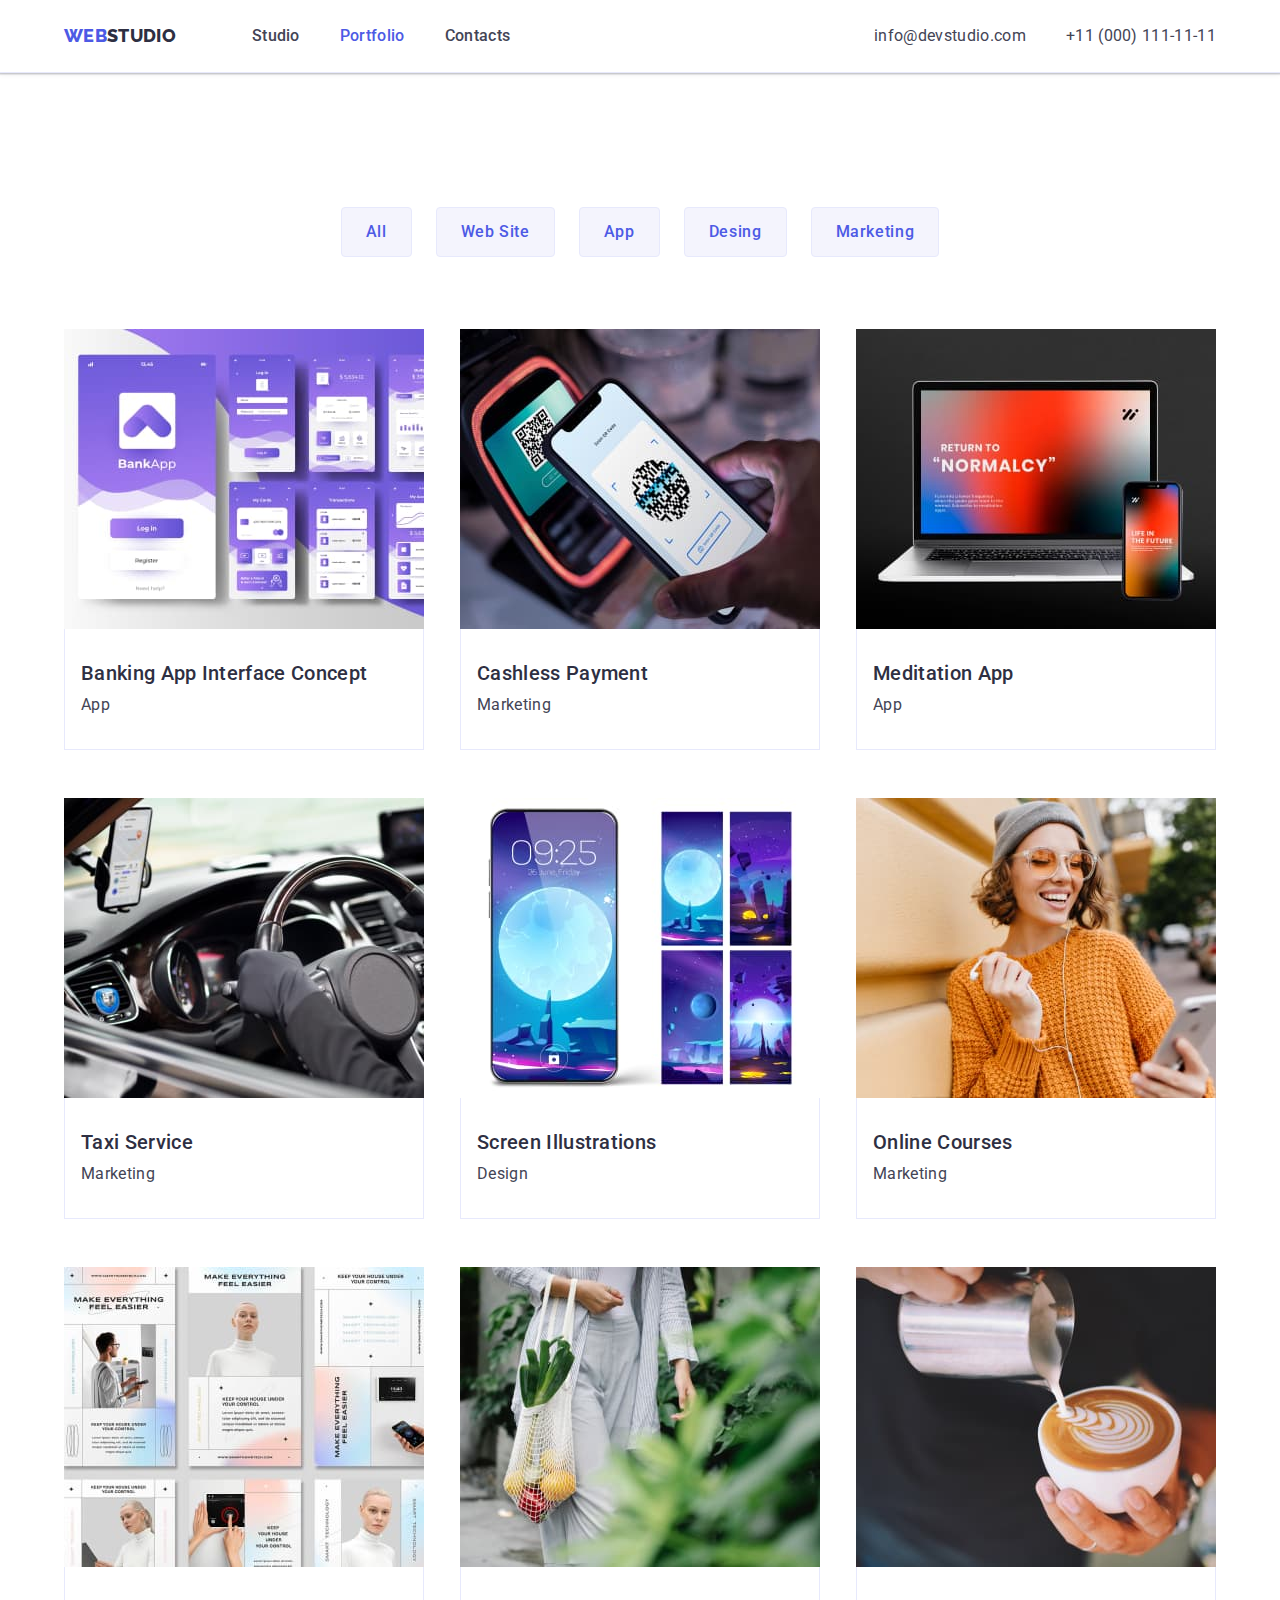
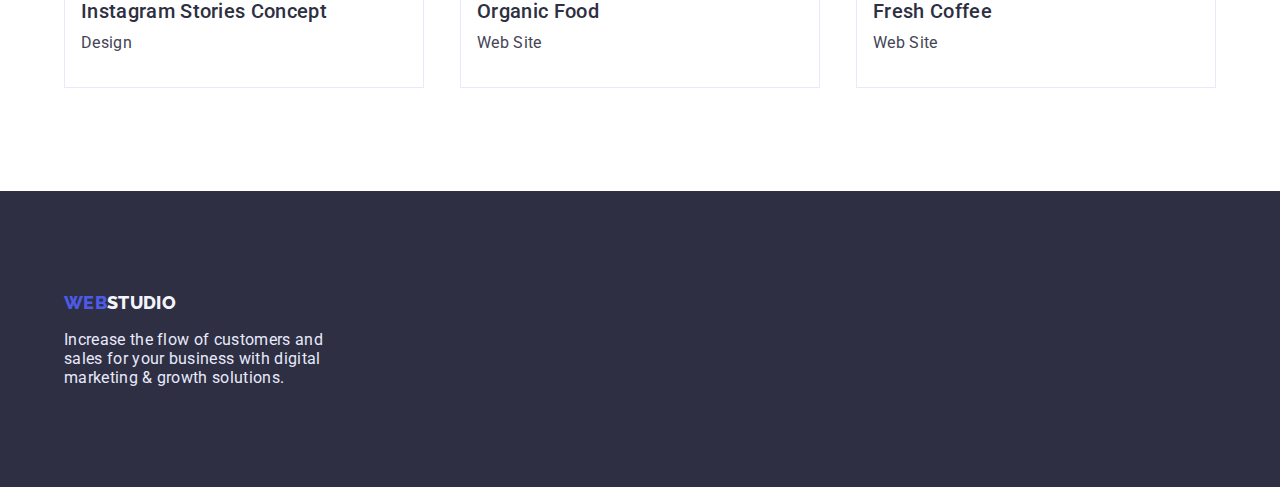
==== portfolio.html @ 7fb161d1 "commit2" ====
<!DOCTYPE html>
<html lang="en">
  <head>
    <meta charset="UTF-8" />
    <meta http-equiv="X-UA-Compatible" content="IE=edge" />
    <meta name="viewport" content="width=device-width, initial-scale=1.0" />

    <title>resume</title>
    <link
      href="https://fonts.googleapis.com/css2?family=Raleway:wght@800&family=Roboto:wght@400;500;700&display=swap"
      rel="stylesheet"
    />

    <link rel="stylesheet" href="./css/styles.css" />
  </head>
  <body>
    <header class="top">
      <div class="conteiner">
        <div class="header-nav">
          <nav>
            <div class="internal-nav">
              <a href="./index.html" class="logo"
                >WEB<span class="accent-1">STUDIO</span></a
              >
              <ul class="nav-link">
                <li class="li">
                  <a href="./index.html" class="link">Studio</a>
                </li>
                <li class="li">
                  <a href="./portfolio.html" class="link curent">Portfolio</a>
                </li>
                <li class="li"><a href="" class="link">Contacts</a></li>
              </ul>
            </div>
          </nav>
          <address class="adr-heder">
            <ul class="auth-nav">
              <li class="li">
                <a href="mailto:info@devstudio.com" class="address"
                  >info@devstudio.com</a
                >
              </li>
              <li class="li">
                <a href="tel:+110001111111" class="address"
                  >+11 (000) 111-11-11</a
                >
              </li>
            </ul>
          </address>
        </div>
      </div>
    </header>

    <main>
      <section class="portfolio">
        <h1 class="invisible-title">galereja</h1>
        <div class="conteiner">
          <ul class="nav-button">
            <li class="li">
              <button type="button" class="button">All</button>
            </li>
            <li class="li">
              <button type="button" class="button">Web Site</button>
            </li>
            <li class="li">
              <button type="button" class="button">App</button>
            </li>
            <li class="li">
              <button type="button" class="button">Desing</button>
            </li>
            <li class="li">
              <button type="button" class="button">Marketing</button>
            </li>
          </ul>

          <ul class="filtr">
            <li class="li">
              <a href="" class="link">
                <img src="./images/img (8).jpg" width="360" class="foto" />
                <div class="border-img">
                  <h2 class="title">Banking App Interface Concept</h2>
                  <p class="text-img">App</p>
                </div>
              </a>
            </li>
            <li class="li">
              <a href="" class="link">
                <img src="./images/img (9).jpg" width="360" class="foto" />
                <div class="border-img">
                  <h2 class="title">Cashless Payment</h2>
                  <p class="text-img">Marketing</p>
                </div>
              </a>
            </li>
            <li class="li">
              <a href="" class="link">
                <img src="./images/img (10).jpg" width="360" class="foto" />
                <div class="border-img">
                  <h2 class="title">Meditation App</h2>
                  <p class="text-img">App</p>
                </div>
              </a>
            </li>
            <li class="li">
              <a href="" class="link">
                <img src="./images/img (11).jpg" width="360" class="foto" />
                <div class="border-img">
                  <h2 class="title">Taxi Service</h2>
                  <p class="text-img">Marketing</p>
                </div>
              </a>
            </li>
            <li class="li">
              <a href="" class="link">
                <img src="./images/img (12).jpg" width="360" class="foto" />
                <div class="border-img">
                  <h2 class="title">Screen Illustrations</h2>
                  <p class="text-img">Design</p>
                </div>
              </a>
            </li>
            <li class="li">
              <a href="" class="link">
                <img src="./images/img (13).jpg" width="360" class="foto" />
                <div class="border-img">
                  <h2 class="title">Online Courses</h2>
                  <p class="text-img">Marketing</p>
                </div>
              </a>
            </li>
            <li class="li">
              <a href="" class="link">
                <img src="./images/img (14).jpg" width="360" class="foto" />
                <div class="border-img">
                  <h2 class="title">Instagram Stories Concept</h2>
                  <p class="text-img">Design</p>
                </div>
              </a>
            </li>
            <li class="li">
              <a href="" class="link">
                <img src="./images/img (15).jpg" width="360" class="foto" />
                <div class="border-img">
                  <h2 class="title">Organic Food</h2>
                  <p class="text-img">Web Site</p>
                </div>
              </a>
            </li>

            <li class="li">
              <a href="" class="link">
                <img src="./images/img (16).jpg" width="360" class="foto" />
                <div class="border-img">
                  <h2 class="title">Fresh Coffee</h2>
                  <p class="text-img">Web Site</p>
                </div>
              </a>
            </li>
          </ul>
        </div>
      </section>
    </main>
    <footer class="footer">
      <div class="conteiner">
        
          <a href="./index.html" class="logo"
          >WEB<span class="accent-2">STUDIO</span></a
        >
      <p class="footer-p">
        Increase the flow of customers and sales for your business with digital
        marketing & growth solutions.
      </p>
   
      </div>
    </footer> 
  </body>
</html>
---- css/styles.css ----
/*скидання стилів*/
h1,
h2,
h3,
h4,
p {
  margin-top: 0;
  margin-bottom: 0;
}

ul,
ol {
  margin-top: 0;
  margin-bottom: 0;
  padding-left: 0;
}
img {
  display: block;
}
/*геометрія*/
.conteiner {
  margin-left: auto;
  margin-right: auto;
  width: 1152px;
  padding-left: 15px;
  padding-right: 15px;
}

/*коріл logo- #4D5AE5-web
коріл logo- #F4F4FD-studio
*/
/*головний коріл - #434455*/
/*вторичний коріл - #2E2F42*/
/*коріл тексту гіганта - #FFFFFF*/
/*коріл футера - #E7E9FC*/
/*кнопка-#4D5AE5*/
/*колір ховера -№404BBF*/

:root {
  --primary-text-color: #434455;
  --title_text-color: #2e2f42;
  --accent-color: #4d5ae5;
  --color-hover: #404bbf;
  --color-giant: #ffffff;
  --bgcolor-button: #f4f4fd;
  --color-footera: #e7e9fc;
}

body {
  color: var(--primary-text-color);
  font-family: Roboto, sans-serif;
  letter-spacing: 0.02em;
  margin: 0;
}

/*header*/
.top {
  border-bottom: 1px solid var(--color-footera);
  box-shadow: 0px 1px 6px rgba(46, 47, 66, 0.08),
    0px 1px 1px rgba(46, 47, 66, 0.16), 0px 2px 1px rgba(46, 47, 66, 0.08);
  background-color: var(--color-giant);
}
.logo {
  margin-top: 24px;
  margin-bottom: 24px;
  margin-right: 76px;
  font-family: Raleway, sans-serif;
  color: var(--accent-color);
  font-weight: 800;
  font-size: 18px;
  line-height: 1.3;
  text-decoration: none;
}

.accent-1 {
  color: var(--title_text-color);
}
.accent-2 {
  color: var(--bgcolor-button);
}

.nav-link {
  display: flex;
}
.nav-link .li:not(:last-child) {
  margin-right: 40px;
}

.nav-link .link {
  display: block;
  padding-top: 24px;
  padding-bottom: 24px;
  color: var(--title-text-color);
  font-weight: 500;
  font-size: 16px;
  line-height: 1.5;
  text-decoration: none;
}

.nav-link .link:hover,
.nav-link .link:focus {
  color: var(--accent-color);
}

.nav-link .link.curent {
  color: var(--accent-color);
}
.adr-heder {
  margin-left: auto;
}
.auth-nav {
  display: flex;
  margin-left: auto;
}
.auth-nav .li:not(:last-child) {
  margin-right: 40px;
}

.address {
  color: var(--primary-text-color);
  font-size: 16px;
  line-height: 1.5;
  text-decoration: none;
  font-style: normal;
}

.address:hover,
.address:focus {
  color: var(--color-hover);
}
/*розташовування в рядок елементів*/
.header-nav {
  display: flex;
  align-items: center;
}

.internal-nav {
  display: flex;
  align-items: center;
}

/*main*/
ul {
  list-style: none;
}

.giant {
  padding-bottom: 188px 0;
  text-align: center;
  background-color: var(--title_text-color);
  width: auto;
  margin-left: auto;
  margin-right: auto;
}
.hero {
  height: 600px;

  background-size: cover;
  background-repeat: no-repeat;
  background-position: center;
  background-image: linear-gradient(
      rgba(46, 47, 66, 0.7),
      rgba(46, 47, 66, 0.7)
    ),
    url("../images/peopleoffice.jpg");
}

.giant .title {
  padding-top: 188px;
  margin-bottom: 48px;

  color: var(--color-giant);
  font-weight: 700;
  font-size: 56px;
  line-height: 1.07;
  text-align: center;
}
.button.giant {
  margin-bottom: 188px;
  border-style: none;
  cursor: pointer;
}

/*button*/
.button {
  border-radius: 4px;
  padding: 16px 32px;
  /*min-width: 169px;*/
  border: 1px solid var(--bgcolor-button);
  font-family: inherit;
  color: var(--color-giant);
  background-color: var(--accent-color);
  font-weight: 500;
  font-size: 16px;
  line-height: 1.5;
  letter-spacing: 0.04em;
}

.button:hover,
.button:focus {
  background-color: var(--color-hover);
}

.internal-conteiner {
  display: flex;
}

.methods {
  padding-top: 129px;
  padding-bottom: 120px;
}
/*.conteiner.metodu {
  padding-bottom: 120px;
}*/
.works {
  padding-bottom: 120px;
}
.title-p {
  display: flex;
}
.title-p .li {
  width: 264px;
}
.title-p .li::before {
  display: block;
  content: "";

  height: 112px;
  background-color: var(--bgcolor-button);
  background-size: contain;
  background-repeat: no-repeat;
  background-position: center;
}
/*.title-p .li :nth-child(1)::before {

    background-image: url('../images/Vector.svg'); ;
}*/
.title-p .li.antena::before {
  background-image: url("../images/antena.svg");
  background-size: 64px;
}
.title-p .li.hod::before {
  background-image: url("../images/hod.svg");
  background-size: 64px;
}
.title-p .li.comp::before {
  background-image: url("../images/comp.svg");
  background-size: 64px;
}
.title-p .li.astronaut::before {
  background-image: url("../images/astronaut.svg");
  background-size: 64px;
}

.title-p .li:not(:last-child) {
  margin-right: 40px;
}

.title-p .title {
  margin-bottom: 8px;
  color: var(--title-text-color);
  font-weight: 500;
  font-size: 20px;
  line-height: 1.2;
}

.team {
  padding-top: 120px;
  padding-bottom: 120px;
  background-color: var(--bgcolor-button);
}
.team-img {
  background-color: var(--color-giant);
  padding: 32px 16px;
  box-shadow: 0px 1px 6px rgba(46, 47, 66, 0.08),
    0px 1px 1px rgba(46, 47, 66, 0.16), 0px 2px 1px rgba(46, 47, 66, 0.08);
  border-radius: 0px 0px 4px 4px;
}

.work {
  display: flex;
  justify-content: space-between;
}

.big-title {
  margin-bottom: 72px;
  color: var(--title-text-color);
  font-weight: 700;
  font-size: 36px;
  line-height: 1.1;
  text-align: center;
}

.foto {
  display: block;
}
.title-img {
  display: flex;
  justify-content: space-between;
}
.title-img .li {
  width: 264px;
}
.title-img .title {
  text-align: center;
  margin-bottom: 8px;
  color: var(--title-text-color);
  font-weight: 500;
  font-size: 20px;
  line-height: 1.2;
}
/*.title-p .text-p {
   
    margin-bottom: 32px;
  font-size: 16px;
  line-height: 1.5;
}*/
.title-img .li .text-p {
  text-align: center;
}

/*footer*/
.footer-p {
  margin-top: 16px;
  width: 264px;
  color: var(--color-footera);
}

.footer {
  padding-top: 100px;
  padding-bottom: 100px;
  background-color: var(--title_text-color);
}
.f-web {
  margin-right: 120px;
}

.Customers {
  padding-bottom: 120px;
  padding-top: 120px;
}
.conteiner.foot {
  display: flex;
}

/*portfolio*/

.portfolio {
  padding-top: 96px;
  padding-bottom: 103px;
}
.invisible-title {
  opacity: 0;
}
.filtr .title {
  color: var(--title_text-color);
  margin-bottom: 8px;
  font-family: inherit;
  font-weight: 500;
  font-size: 20px;
  line-height: 1.2;
}
.filtr .text-img {
  color: var(--primary-text-color);
  font-size: 16px;
  line-height: 1.5;
}
.nav-button {
  display: flex;
  justify-content: center;
}
.nav-button .li:not(:last-child) {
  margin-right: 24px;
}
.nav-button .button {
  margin-bottom: 72px;
  font-family: inherit;
  color: var(--accent-color);
  background-color: var(--bgcolor-button);
  border: 1px solid var(--color-footera);
  border-radius: 4px;

  font-weight: 500;
  font-size: 16px;
  line-height: 1.5;
  letter-spacing: 0.04em;
  cursor: pointer;

  padding: 12px 24px;
}

.nav-button .button:hover,
.nav-button .button:focus {
  background-color: var(--accent-color);
  color: var(--color-giant);
}
.filtr .link {
  text-decoration: none;
}
.filtr {
  display: flex;
  flex-wrap: wrap;
  justify-content: space-between;
}
.filtr .li {
  width: 360px;
  margin-bottom: 48px;

  /* margin-right:24px */
}

.border-img {
  padding-top: 32px;
  padding-bottom: 32px;
  padding-left: 16px;
  border: 1px solid #e7e9fc;
  border-top: none;
}

/*.filtr .li :nth-child(3n){
    margin-right: 0;
}*/
.filtr .li:nth-last-child(-n + 3) {
  margin-bottom: 0;
}

.icon {
  height: 16px;
  width: 16px;
}
.inst-t {
  background-color: rgba(0, 0, 0, 0);
  fill: var(--bgcolor-button);
}

.f-in {
  background-color: rgba(0, 0, 0, 0);
}
.a-svg {
  display: block;
  background-color: aqua;
  border-radius: 50%;
  width: 40px;
  height: 40px;
  padding: 12px;
  margin-left: auto;
  margin-right: auto;
}
.list-svg {
  display: flex;
  justify-content: center;
  margin-top: 8px;
}

.a-svg:not(:last-child) {
  margin-right: 24px;
}
.klientu-list {
  display: flex;

  justify-content: space-between;
}
.klientu-list .li {
  box-sizing: border-box;
  border-radius: 4px;
  border: 1px solid #8e8f99;

  width: 168px;
  height: 88px;
  padding: 16px 32px;
}
.icon-klientu {
  width: 104px;
  height: 56px;
}
.footer-list-svg {
  display: flex;
  justify-content: center;
  margin-top: 16px;
}
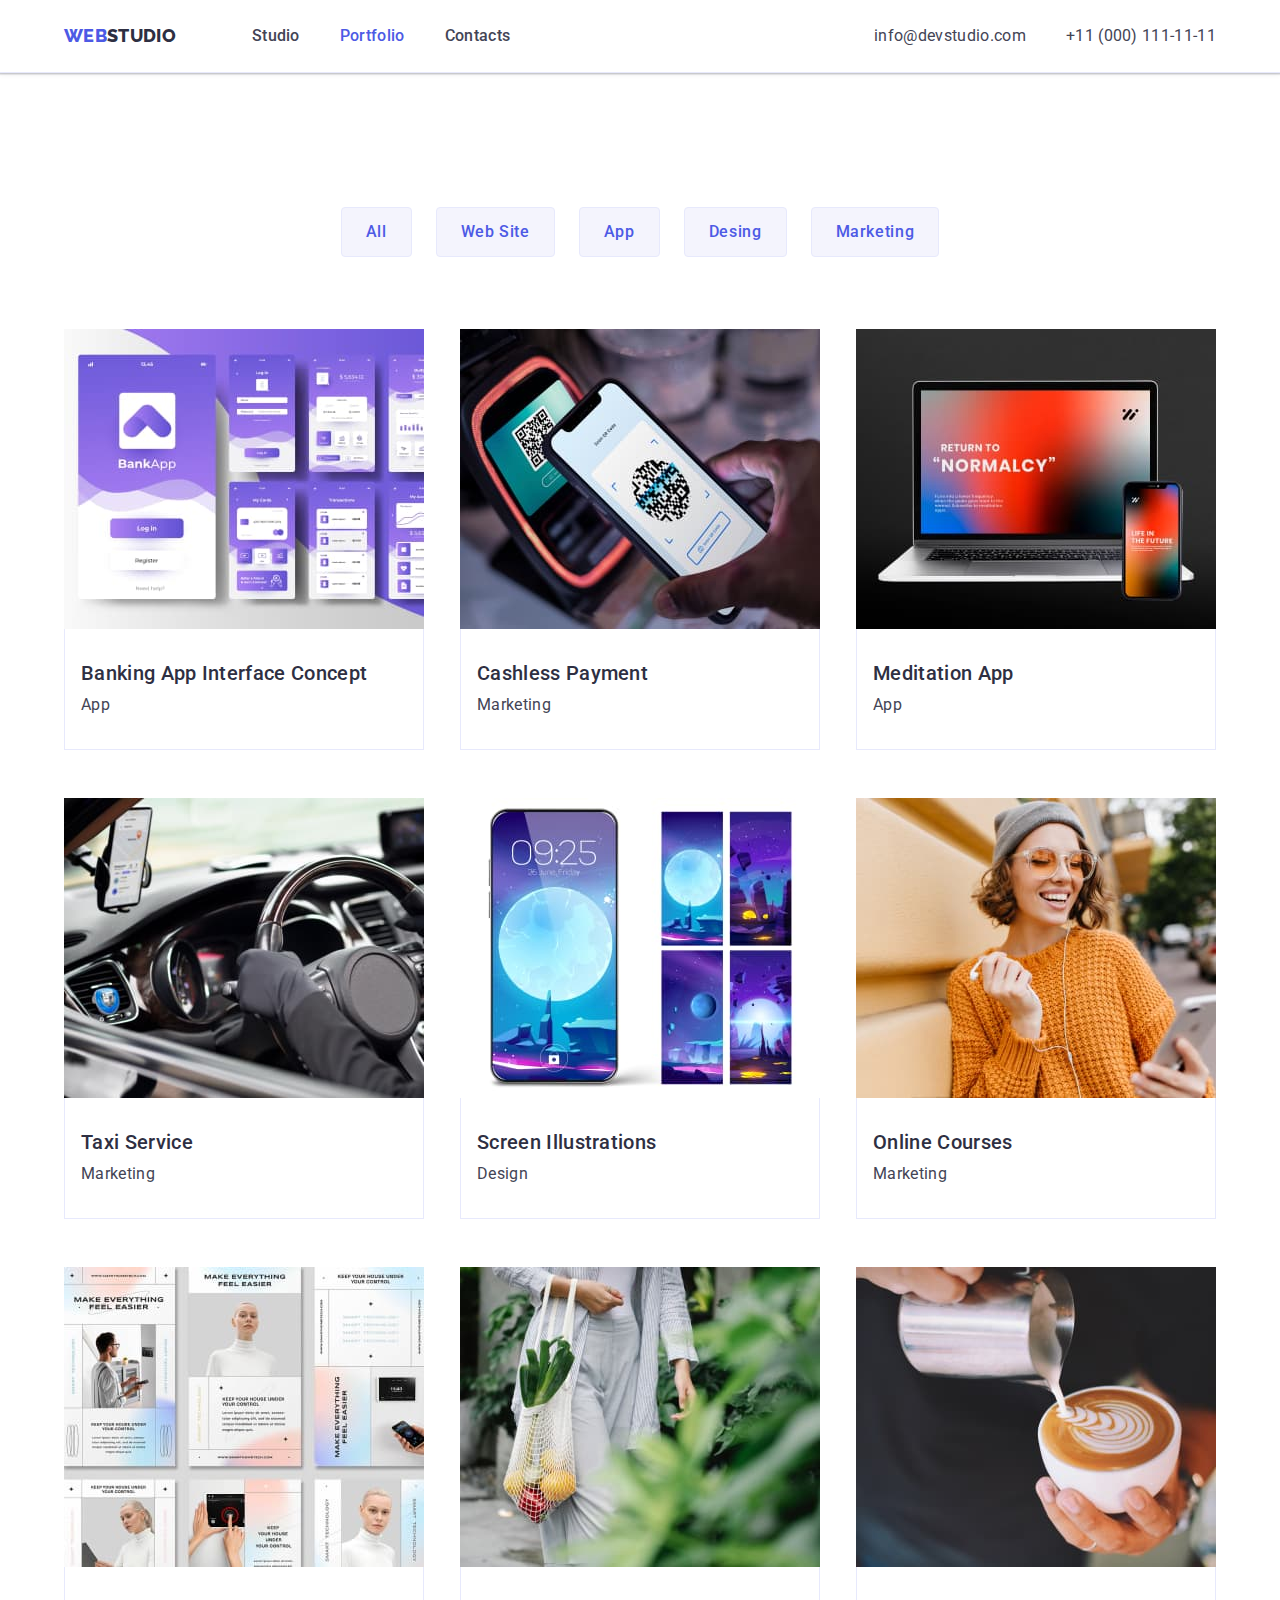
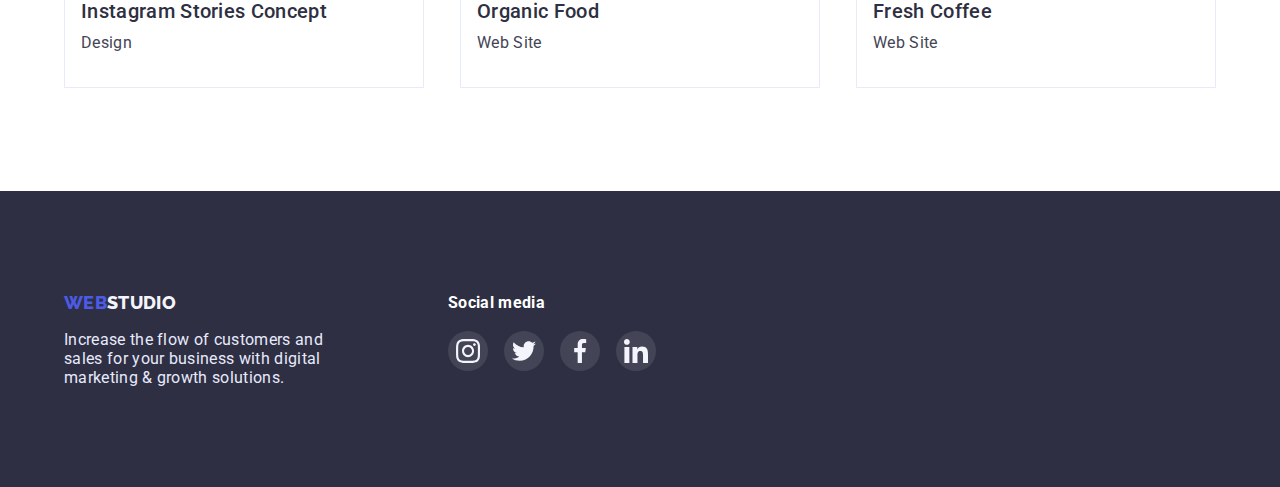
==== commit 3777ebe1: "робота вже з ховерами" ====
--- a/portfolio.html
+++ b/portfolio.html
@@ -160,18 +160,52 @@
         </div>
       </section>
     </main>
+
     <footer class="footer">
-      <div class="conteiner">
-        
+      <div class="conteiner foot">
+        <div class="f-web">
           <a href="./index.html" class="logo"
-          >WEB<span class="accent-2">STUDIO</span></a
-        >
-      <p class="footer-p">
-        Increase the flow of customers and sales for your business with digital
-        marketing & growth solutions.
-      </p>
-   
+            >WEB<span class="accent-2">STUDIO</span></a
+          >
+
+          <p class="footer-p">
+            Increase the flow of customers and sales for your business with
+            digital marketing & growth solutions.
+          </p>
+        </div>
+
+        <div class="media">
+          <p class="media-p">Social media</p>
+          <ul class="footer-list-svg">
+            <li class="li">
+              <a href="/" class="a-svg-f"
+                ><svg class="icon" width="24" height="24">
+                  <use
+                    href="./images/symbol-defs.svg#icon-instagram"
+                  ></use></svg
+              ></a>
+            </li>
+            <li class="li">
+              <a href="/" class="a-svg-f"
+                ><svg class="icon" width="24" height="24">
+                  <use href="./images/symbol-defs.svg#icon-twitter"></use></svg
+              ></a>
+            </li>
+            <li class="li">
+              <a href="/" class="a-svg-f"
+                ><svg class="icon" width="24" height="24">
+                  <use href="./images/symbol-defs.svg#icon-facebook"></use></svg
+              ></a>
+            </li>
+            <li class="li">
+              <a href="/" class="a-svg-f"
+                ><svg class="icon" width="24" height="24">
+                  <use href="./images/symbol-defs.svg#icon-linkedin"></use></svg
+              ></a>
+            </li>
+          </ul>
+        </div>
       </div>
-    </footer> 
+    </footer>
   </body>
-</html>+</html>
--- a/css/styles.css
+++ b/css/styles.css
@@ -144,41 +144,32 @@
   list-style: none;
 }
 
-.giant {
-  padding-bottom: 188px 0;
+.hero {
+  padding-bottom: 188px;
+  padding-top: 188px;
   text-align: center;
   background-color: var(--title_text-color);
-  width: auto;
-  margin-left: auto;
-  margin-right: auto;
-}
-.hero {
-  height: 600px;
-
-  background-size: cover;
-  background-repeat: no-repeat;
-  background-position: center;
   background-image: linear-gradient(
       rgba(46, 47, 66, 0.7),
       rgba(46, 47, 66, 0.7)
     ),
     url("../images/peopleoffice.jpg");
-}
-
-.giant .title {
-  padding-top: 188px;
+  max-width: 1440px;
+  margin: 0 auto;
+  background-size: cover;
+  background-position: center;
+  background-repeat: no-repeat;
+
+  width: auto;
+}
+
+.hero .title {
   margin-bottom: 48px;
-
   color: var(--color-giant);
   font-weight: 700;
   font-size: 56px;
   line-height: 1.07;
   text-align: center;
-}
-.button.giant {
-  margin-bottom: 188px;
-  border-style: none;
-  cursor: pointer;
 }
 
 /*button*/
@@ -196,6 +187,11 @@
   letter-spacing: 0.04em;
 }
 
+.button.giant {
+  border-style: none;
+  cursor: pointer;
+  background-color: var(--accent-color);
+}
 .button:hover,
 .button:focus {
   background-color: var(--color-hover);
@@ -331,6 +327,9 @@
   padding-bottom: 100px;
   background-color: var(--title_text-color);
 }
+.media {
+  width: 208px;
+}
 .f-web {
   margin-right: 120px;
 }
@@ -424,28 +423,22 @@
   margin-bottom: 0;
 }
 
-.icon {
-  height: 16px;
-  width: 16px;
-}
-.inst-t {
-  background-color: rgba(0, 0, 0, 0);
-  fill: var(--bgcolor-button);
-}
-
-.f-in {
-  background-color: rgba(0, 0, 0, 0);
-}
 .a-svg {
-  display: block;
-  background-color: aqua;
+  display: flex;
+  background-color: var(--accent-color);
   border-radius: 50%;
   width: 40px;
   height: 40px;
-  padding: 12px;
+  align-items: center;
+  justify-content: center;
   margin-left: auto;
   margin-right: auto;
 }
+.a-svg:hover,
+.a-svg:focus {
+  background-color: var(--color-hover);
+}
+
 .list-svg {
   display: flex;
   justify-content: center;
@@ -467,14 +460,49 @@
 
   width: 168px;
   height: 88px;
-  padding: 16px 32px;
+
+  display: flex;
+
+  align-items: center;
+  justify-content: center;
+  margin-left: auto;
+  margin-right: auto;
+  fill: #8e8f99;
 }
 .icon-klientu {
   width: 104px;
   height: 56px;
 }
+
+.klientu-list .li:hover,
+.klientu-list .li:focus {
+  fill: var(--color-hover);
+  border: 1px solid var(--color-hover);
+}
 .footer-list-svg {
   display: flex;
+  justify-content: space-between;
+  margin-top: 16px;
+}
+.media-p {
+  color: var(--color-giant);
+  font-weight: 700;
+  font-size: 16px;
+  line-height: 1.5;
+}
+.a-svg-f {
+  display: flex;
+
+  border-radius: 50%;
+  width: 40px;
+  height: 40px;
+  align-items: center;
   justify-content: center;
-  margin-top: 16px;
-}
+  margin-left: auto;
+  margin-right: auto;
+  background-color: rgba(255, 255, 255, 0.1);
+}
+.a-svg-f:hover,
+.a-svg-f:focus {
+  background-color: #31d0aa;
+}
